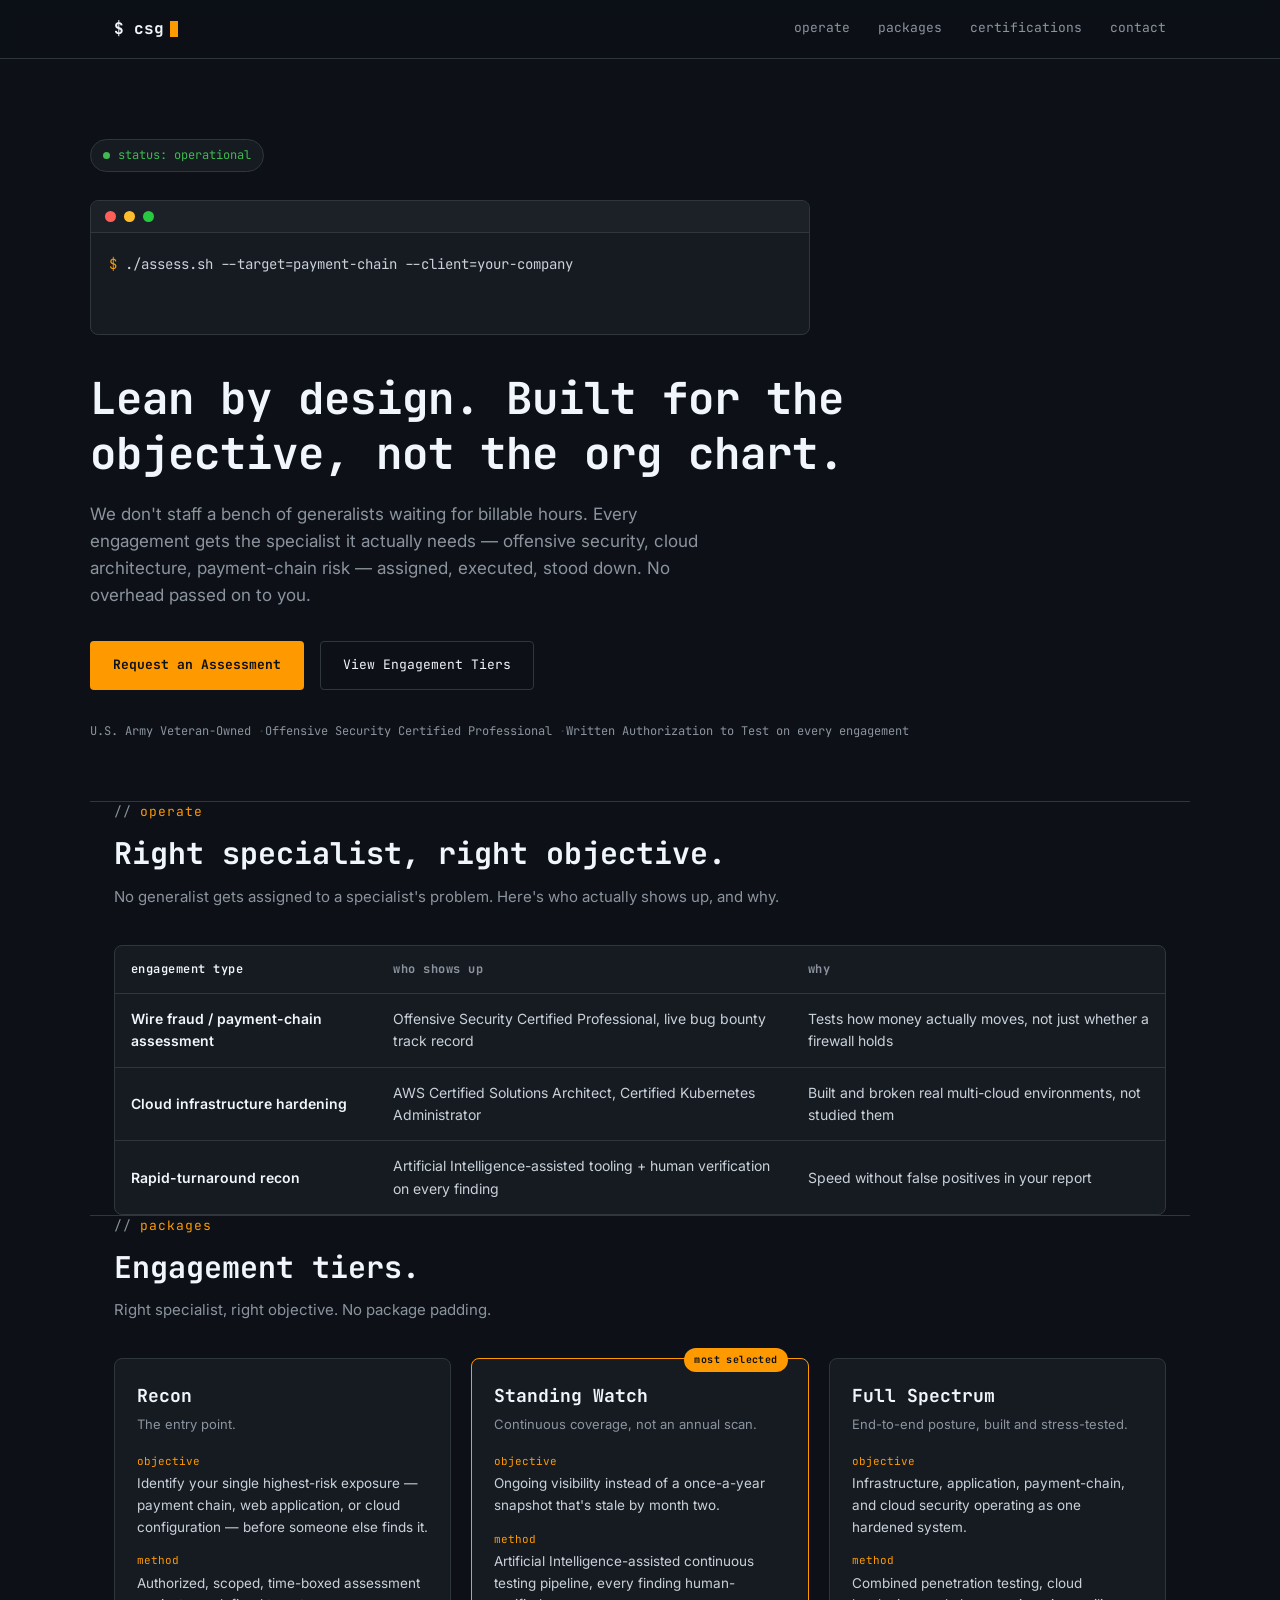
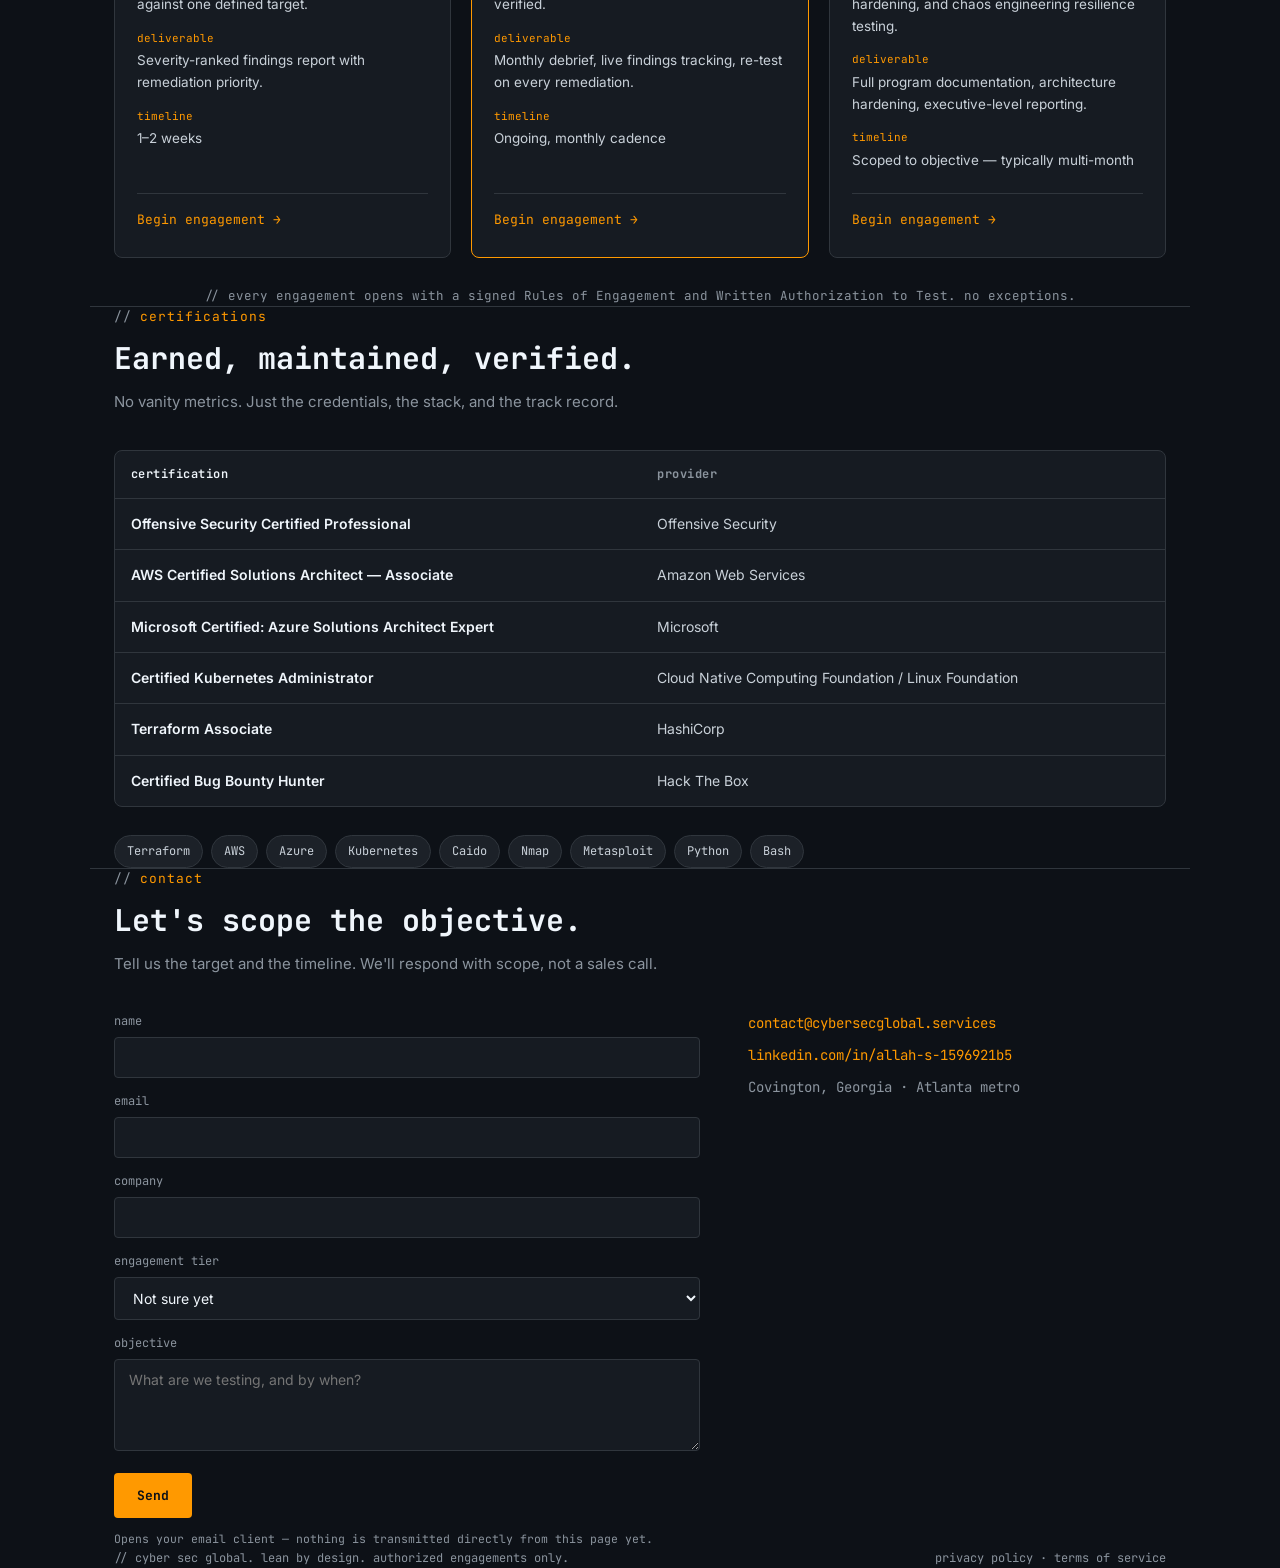
==== index (1).html @ daceb812 "Add files via upload" ====
<!DOCTYPE html>
<html lang="en">
<head>
<meta charset="UTF-8">
<meta name="viewport" content="width=device-width, initial-scale=1.0">
<title>Cyber Sec Global — Lean by Design</title>
<link rel="preconnect" href="https://fonts.googleapis.com">
<link href="https://fonts.googleapis.com/css2?family=JetBrains+Mono:wght@400;500;700;800&family=Inter:wght@400;500;600;700&display=swap" rel="stylesheet">
<link rel="stylesheet" href="style.css">
</head>
<body>

<nav>
  <div class="nav-inner">
    <div class="logo">$ csg<span class="cursor"></span></div>
    <div class="nav-links" id="navLinks">
      <a href="#operate">operate</a>
      <a href="#packages">packages</a>
      <a href="#certs">certifications</a>
      <a href="#contact">contact</a>
    </div>
    <button class="nav-toggle" id="navToggle" aria-label="Menu">☰</button>
  </div>
</nav>

<header class="hero wrap">
  <div class="status-badge"><span class="status-dot"></span>status: operational</div>

  <div class="terminal">
    <div class="terminal-bar">
      <span class="dot r"></span><span class="dot y"></span><span class="dot g"></span>
    </div>
    <div class="terminal-body">
      <div class="prompt-line"><span class="prompt">$</span> <span id="typed"></span><span class="term-cursor" id="termCursor"></span></div>
      <div class="redacted-output" id="redactedOutput">
        <span class="redact-bar" id="redactBar">single highest-risk exposure identified</span>
      </div>
    </div>
  </div>

  <h1>Lean by design. Built for the objective, not the org chart.</h1>
  <p class="sub">We don't staff a bench of generalists waiting for billable hours. Every engagement gets the specialist it actually needs — offensive security, cloud architecture, payment-chain risk — assigned, executed, stood down. No overhead passed on to you.</p>

  <div class="cta-row">
    <a href="#contact" class="btn btn-primary">Request an Assessment</a>
    <a href="#packages" class="btn btn-secondary">View Engagement Tiers</a>
  </div>

  <div class="badge-line">
    <span>U.S. Army Veteran-Owned</span>
    <span>Offensive Security Certified Professional</span>
    <span>Written Authorization to Test on every engagement</span>
  </div>
</header>

<section id="operate" class="wrap">
  <div class="section-head">
    <div class="kicker">operate</div>
    <h2>Right specialist, right objective.</h2>
    <p>No generalist gets assigned to a specialist's problem. Here's who actually shows up, and why.</p>
  </div>
  <div class="table-wrap">
    <table>
      <thead>
        <tr><th class="lead">engagement type</th><th>who shows up</th><th>why</th></tr>
      </thead>
      <tbody>
        <tr>
          <td class="lead">Wire fraud / payment-chain assessment</td>
          <td>Offensive Security Certified Professional, live bug bounty track record</td>
          <td>Tests how money actually moves, not just whether a firewall holds</td>
        </tr>
        <tr>
          <td class="lead">Cloud infrastructure hardening</td>
          <td>AWS Certified Solutions Architect, Certified Kubernetes Administrator</td>
          <td>Built and broken real multi-cloud environments, not studied them</td>
        </tr>
        <tr>
          <td class="lead">Rapid-turnaround recon</td>
          <td>Artificial Intelligence-assisted tooling + human verification on every finding</td>
          <td>Speed without false positives in your report</td>
        </tr>
      </tbody>
    </table>
  </div>
</section>

<section id="packages" class="wrap">
  <div class="section-head">
    <div class="kicker">packages</div>
    <h2>Engagement tiers.</h2>
    <p>Right specialist, right objective. No package padding.</p>
  </div>

  <div class="pkg-grid">
    <div class="pkg-card">
      <h3>Recon</h3>
      <div class="tagline">The entry point.</div>
      <dl>
        <dt>objective</dt><dd>Identify your single highest-risk exposure — payment chain, web application, or cloud configuration — before someone else finds it.</dd>
        <dt>method</dt><dd>Authorized, scoped, time-boxed assessment against one defined target.</dd>
        <dt>deliverable</dt><dd>Severity-ranked findings report with remediation priority.</dd>
        <dt>timeline</dt><dd>1–2 weeks</dd>
      </dl>
      <a href="#contact" class="pkg-cta" data-tier="Recon">Begin engagement →</a>
    </div>

    <div class="pkg-card featured">
      <div class="pkg-tag">most selected</div>
      <h3>Standing Watch</h3>
      <div class="tagline">Continuous coverage, not an annual scan.</div>
      <dl>
        <dt>objective</dt><dd>Ongoing visibility instead of a once-a-year snapshot that's stale by month two.</dd>
        <dt>method</dt><dd>Artificial Intelligence-assisted continuous testing pipeline, every finding human-verified.</dd>
        <dt>deliverable</dt><dd>Monthly debrief, live findings tracking, re-test on every remediation.</dd>
        <dt>timeline</dt><dd>Ongoing, monthly cadence</dd>
      </dl>
      <a href="#contact" class="pkg-cta" data-tier="Standing Watch">Begin engagement →</a>
    </div>

    <div class="pkg-card">
      <h3>Full Spectrum</h3>
      <div class="tagline">End-to-end posture, built and stress-tested.</div>
      <dl>
        <dt>objective</dt><dd>Infrastructure, application, payment-chain, and cloud security operating as one hardened system.</dd>
        <dt>method</dt><dd>Combined penetration testing, cloud hardening, and chaos engineering resilience testing.</dd>
        <dt>deliverable</dt><dd>Full program documentation, architecture hardening, executive-level reporting.</dd>
        <dt>timeline</dt><dd>Scoped to objective — typically multi-month</dd>
      </dl>
      <a href="#contact" class="pkg-cta" data-tier="Full Spectrum">Begin engagement →</a>
    </div>
  </div>

  <div class="pkg-footnote">// every engagement opens with a signed Rules of Engagement and Written Authorization to Test. no exceptions.</div>
</section>

<section id="certs" class="wrap">
  <div class="section-head">
    <div class="kicker">certifications</div>
    <h2>Earned, maintained, verified.</h2>
    <p>No vanity metrics. Just the credentials, the stack, and the track record.</p>
  </div>

  <div class="table-wrap" style="margin-bottom: 28px;">
    <table>
      <thead><tr><th class="lead">certification</th><th>provider</th></tr></thead>
      <tbody>
        <tr><td class="lead">Offensive Security Certified Professional</td><td>Offensive Security</td></tr>
        <tr><td class="lead">AWS Certified Solutions Architect — Associate</td><td>Amazon Web Services</td></tr>
        <tr><td class="lead">Microsoft Certified: Azure Solutions Architect Expert</td><td>Microsoft</td></tr>
        <tr><td class="lead">Certified Kubernetes Administrator</td><td>Cloud Native Computing Foundation / Linux Foundation</td></tr>
        <tr><td class="lead">Terraform Associate</td><td>HashiCorp</td></tr>
        <tr><td class="lead">Certified Bug Bounty Hunter</td><td>Hack The Box</td></tr>
      </tbody>
    </table>
  </div>

  <div class="pill-row">
    <span class="pill">Terraform</span><span class="pill">AWS</span><span class="pill">Azure</span>
    <span class="pill">Kubernetes</span><span class="pill">Caido</span><span class="pill">Nmap</span>
    <span class="pill">Metasploit</span><span class="pill">Python</span><span class="pill">Bash</span>
  </div>
</section>

<section id="contact" class="wrap">
  <div class="section-head">
    <div class="kicker">contact</div>
    <h2>Let's scope the objective.</h2>
    <p>Tell us the target and the timeline. We'll respond with scope, not a sales call.</p>
  </div>

  <div class="contact-layout">
    <!--
      GOHIGHLEVEL EMBED SLOT
      Replace this entire <form id="contactForm">...</form> block with your
      GoHighLevel form embed snippet (iframe or script tag) to route leads
      straight into your CRM/automation pipeline instead of the mailto fallback below.
    -->
    <form id="contactForm" class="contact-form">
      <label for="name">name</label>
      <input type="text" id="name" name="name" required>

      <label for="email">email</label>
      <input type="email" id="email" name="email" required>

      <label for="company">company</label>
      <input type="text" id="company" name="company">

      <label for="tier">engagement tier</label>
      <select id="tier" name="tier">
        <option value="Not sure yet">Not sure yet</option>
        <option value="Recon">Recon</option>
        <option value="Standing Watch">Standing Watch</option>
        <option value="Full Spectrum">Full Spectrum</option>
      </select>

      <label for="message">objective</label>
      <textarea id="message" name="message" rows="4" placeholder="What are we testing, and by when?" required></textarea>

      <button type="submit" class="btn btn-primary" style="margin-top: 8px;">Send</button>
      <p class="form-note">Opens your email client — nothing is transmitted directly from this page yet.</p>
    </form>

    <div class="contact-links">
      <a href="mailto:contact@cybersecglobal.services">contact@cybersecglobal.services</a>
      <a href="https://www.linkedin.com/in/allah-s-1596921b5/">linkedin.com/in/allah-s-1596921b5</a>
      <span style="color: var(--text-dim);">Covington, Georgia · Atlanta metro</span>
    </div>
  </div>
</section>

<footer class="wrap">
  <div style="display:flex; justify-content:space-between; flex-wrap:wrap; gap:12px;">
    <span>// cyber sec global. lean by design. authorized engagements only.</span>
    <span><a href="privacy-policy.html" style="color:var(--text-dim);">privacy policy</a> · <a href="terms.html" style="color:var(--text-dim);">terms of service</a></span>
  </div>
</footer>

<script>
  // Mobile nav toggle
  document.getElementById('navToggle').addEventListener('click', function() {
    document.getElementById('navLinks').classList.toggle('open');
  });

  // Package card "Begin engagement" links prefill the tier dropdown
  document.querySelectorAll('.pkg-cta').forEach(function(link) {
    link.addEventListener('click', function() {
      var tier = this.getAttribute('data-tier');
      var select = document.getElementById('tier');
      if (select) select.value = tier;
    });
  });

  // Contact form: build a mailto: link from the fields and open the user's mail client.
  // Swap this whole block out once the GoHighLevel form embed is dropped in above.
  document.getElementById('contactForm').addEventListener('submit', function(e) {
    e.preventDefault();
    var name = document.getElementById('name').value;
    var email = document.getElementById('email').value;
    var company = document.getElementById('company').value;
    var tier = document.getElementById('tier').value;
    var message = document.getElementById('message').value;

    var subject = encodeURIComponent('Engagement Request — ' + tier);
    var body = encodeURIComponent(
      'Name: ' + name + '\n' +
      'Email: ' + email + '\n' +
      'Company: ' + company + '\n' +
      'Tier: ' + tier + '\n\n' +
      'Objective:\n' + message
    );
    window.location.href = 'mailto:contact@cybersecglobal.services?subject=' + subject + '&body=' + body;
  });

  // Hero terminal typing + redact reveal sequence
  (function() {
    var reduced = window.matchMedia('(prefers-reduced-motion: reduce)').matches;
    var text = "./assess.sh --target=payment-chain --client=your-company";
    var typedEl = document.getElementById('typed');
    var cursor = document.getElementById('termCursor');
    var output = document.getElementById('redactedOutput');
    var bar = document.getElementById('redactBar');

    if (reduced) {
      typedEl.textContent = text;
      output.classList.add('show');
      bar.classList.add('reveal');
      cursor.style.display = 'none';
      return;
    }

    var i = 0;
    function type() {
      if (i <= text.length) {
        typedEl.textContent = text.slice(0, i);
        i++;
        setTimeout(type, 28);
      } else {
        cursor.style.display = 'none';
        setTimeout(function() {
          output.classList.add('show');
          setTimeout(function() { bar.classList.add('reveal'); }, 900);
        }, 300);
      }
    }
    setTimeout(type, 500);
  })();
</script>

</body>
</html>
---- style.css ----
:root {
    --bg: #0d1117;
    --panel: #161b22;
    --elevated: #1c2128;
    --border: #30363d;
    --text: #c9d1d9;
    --text-bright: #f0f6fc;
    --text-dim: #8b949e;
    --amber: #ff9900;
    --amber-dim: #946325;
    --green: #3fb950;
    --mono: "JetBrains Mono", "Fira Code", monospace;
    --sans: "Inter", -apple-system, sans-serif;
  }

  * { margin: 0; padding: 0; box-sizing: border-box; }

  body {
    background: var(--bg);
    color: var(--text);
    font-family: var(--sans);
    line-height: 1.6;
    -webkit-font-smoothing: antialiased;
  }

  a { color: var(--amber); text-decoration: none; }

  .wrap { max-width: 1100px; margin: 0 auto; padding: 0 24px; }

  .kicker {
    font-family: var(--mono);
    font-size: 13px;
    letter-spacing: 0.08em;
    color: var(--amber);
    text-transform: lowercase;
    margin-bottom: 12px;
    display: flex;
    align-items: center;
    gap: 8px;
  }
  .kicker::before { content: "//"; color: var(--text-dim); }

  h1, h2, h3 {
    font-family: var(--mono);
    color: var(--text-bright);
    font-weight: 700;
    line-height: 1.25;
  }

  /* ---------- NAV ---------- */
  nav {
    position: sticky;
    top: 0;
    z-index: 50;
    background: rgba(13,17,23,0.92);
    backdrop-filter: blur(8px);
    border-bottom: 1px solid var(--border);
  }
  .nav-inner {
    display: flex;
    align-items: center;
    justify-content: space-between;
    padding: 16px 24px;
    max-width: 1100px;
    margin: 0 auto;
  }
  .logo {
    font-family: var(--mono);
    font-weight: 700;
    color: var(--text-bright);
    font-size: 16px;
    display: flex;
    align-items: center;
    gap: 6px;
  }
  .logo .cursor {
    display: inline-block;
    width: 8px;
    height: 16px;
    background: var(--amber);
    animation: blink 1.1s steps(1) infinite;
  }
  .nav-links {
    display: flex;
    gap: 28px;
    font-family: var(--mono);
    font-size: 13px;
    color: var(--text-dim);
  }
  .nav-links a { color: var(--text-dim); }
  .nav-links a:hover { color: var(--amber); }
  .nav-toggle { display: none; background: none; border: none; color: var(--text-bright); font-size: 22px; cursor: pointer; }

  @media (max-width: 760px) {
    .nav-links { display: none; }
    .nav-toggle { display: block; }
    .nav-links.open {
      display: flex;
      flex-direction: column;
      position: absolute;
      top: 64px;
      right: 0;
      left: 0;
      background: var(--panel);
      border-bottom: 1px solid var(--border);
      padding: 16px 24px;
      gap: 16px;
    }
  }

  @keyframes blink { 50% { opacity: 0; } }

  /* ---------- HERO ---------- */
  .hero {
    padding: 80px 0 60px;
    border-bottom: 1px solid var(--border);
  }
  .status-badge {
    display: inline-flex;
    align-items: center;
    gap: 8px;
    font-family: var(--mono);
    font-size: 12px;
    color: var(--green);
    border: 1px solid var(--border);
    background: var(--panel);
    padding: 6px 12px;
    border-radius: 100px;
    margin-bottom: 28px;
  }
  .status-dot {
    width: 7px; height: 7px; border-radius: 50%;
    background: var(--green);
    box-shadow: 0 0 0 0 rgba(63,185,80,0.6);
    animation: pulse 2s infinite;
  }
  @keyframes pulse {
    0% { box-shadow: 0 0 0 0 rgba(63,185,80,0.5); }
    70% { box-shadow: 0 0 0 6px rgba(63,185,80,0); }
    100% { box-shadow: 0 0 0 0 rgba(63,185,80,0); }
  }

  .terminal {
    background: var(--panel);
    border: 1px solid var(--border);
    border-radius: 8px;
    overflow: hidden;
    margin-bottom: 36px;
    max-width: 720px;
  }
  .terminal-bar {
    display: flex;
    gap: 8px;
    padding: 10px 14px;
    background: var(--elevated);
    border-bottom: 1px solid var(--border);
  }
  .dot { width: 11px; height: 11px; border-radius: 50%; }
  .dot.r { background: #ff5f56; }
  .dot.y { background: #ffbd2e; }
  .dot.g { background: #27c93f; }
  .terminal-body {
    padding: 20px 18px;
    font-family: var(--mono);
    font-size: 14px;
    min-height: 90px;
  }
  .prompt-line { color: var(--text-dim); }
  .prompt-line .prompt { color: var(--amber); }
  #typed { color: var(--text); }
  .term-cursor {
    display: inline-block;
    width: 8px; height: 15px;
    background: var(--amber);
    vertical-align: middle;
    animation: blink 1s steps(1) infinite;
  }
  .redacted-output {
    margin-top: 14px;
    opacity: 0;
    transition: opacity 0.4s ease;
  }
  .redacted-output.show { opacity: 1; }
  .redact-bar {
    display: inline-block;
    background: #000;
    color: transparent;
    padding: 1px 4px;
    border-radius: 2px;
    transition: background 0.6s ease, color 0.3s ease 0.3s;
  }
  .redact-bar.reveal {
    background: transparent;
    color: var(--text-bright);
  }

  .hero h1 {
    font-size: clamp(28px, 4vw, 44px);
    max-width: 780px;
    margin-bottom: 20px;
  }
  .hero .sub {
    font-size: 17px;
    color: var(--text-dim);
    max-width: 640px;
    margin-bottom: 32px;
  }
  .cta-row { display: flex; gap: 16px; flex-wrap: wrap; margin-bottom: 32px; }
  .btn {
    font-family: var(--mono);
    font-size: 13px;
    padding: 13px 22px;
    border-radius: 4px;
    cursor: pointer;
    border: 1px solid transparent;
    display: inline-block;
  }
  .btn:focus-visible { outline: 2px solid var(--amber); outline-offset: 2px; }
  .btn-primary { background: var(--amber); color: #0d1117; font-weight: 700; }
  .btn-primary:hover { background: #ffad33; }
  .btn-secondary { background: transparent; border: 1px solid var(--border); color: var(--text-bright); }
  .btn-secondary:hover { border-color: var(--amber); color: var(--amber); }

  .badge-line {
    font-family: var(--mono);
    font-size: 12px;
    color: var(--text-dim);
    display: flex;
    flex-wrap: wrap;
    gap: 6px 0;
  }
  .badge-line span:not(:last-child)::after { content: " · "; color: var(--border); }

  /* ---------- SECTIONS ---------- */
  section { padding: 72px 0; border-bottom: 1px solid var(--border); }
  section:last-of-type { border-bottom: none; }
  .section-head { margin-bottom: 36px; max-width: 680px; }
  .section-head h2 { font-size: clamp(22px, 3vw, 30px); }
  .section-head p { color: var(--text-dim); margin-top: 12px; font-size: 15px; }

  table {
    width: 100%;
    border-collapse: collapse;
    font-size: 14px;
  }
  th, td {
    text-align: left;
    padding: 14px 16px;
    border-bottom: 1px solid var(--border);
  }
  th {
    font-family: var(--mono);
    font-size: 12px;
    color: var(--text-dim);
    text-transform: lowercase;
    letter-spacing: 0.04em;
  }
  td { color: var(--text); }
  td.lead, th.lead { color: var(--text-bright); font-weight: 600; }
  .table-wrap {
    background: var(--panel);
    border: 1px solid var(--border);
    border-radius: 8px;
    overflow: hidden;
  }
  .table-wrap table { margin: 0; }
  .table-wrap tr:last-child td { border-bottom: none; }
  .table-wrap { overflow-x: auto; }

  /* ---------- PACKAGES ---------- */
  .pkg-grid {
    display: grid;
    grid-template-columns: repeat(3, 1fr);
    gap: 20px;
  }
  @media (max-width: 900px) { .pkg-grid { grid-template-columns: 1fr; } }
  .pkg-card {
    background: var(--panel);
    border: 1px solid var(--border);
    border-radius: 8px;
    padding: 26px 22px;
    position: relative;
    display: flex;
    flex-direction: column;
  }
  .pkg-card.featured { border-color: var(--amber); }
  .pkg-tag {
    position: absolute;
    top: -11px;
    right: 20px;
    background: var(--amber);
    color: #0d1117;
    font-family: var(--mono);
    font-size: 10px;
    font-weight: 700;
    padding: 4px 10px;
    border-radius: 100px;
    letter-spacing: 0.04em;
  }
  .pkg-card h3 {
    font-size: 18px;
    margin-bottom: 6px;
  }
  .pkg-card .tagline {
    color: var(--text-dim);
    font-size: 13px;
    margin-bottom: 18px;
  }
  .pkg-card dl { font-size: 13.5px; flex-grow: 1; }
  .pkg-card dt {
    font-family: var(--mono);
    color: var(--amber);
    font-size: 11px;
    text-transform: lowercase;
    margin-top: 14px;
  }
  .pkg-card dt:first-child { margin-top: 0; }
  .pkg-card dd { color: var(--text); margin-top: 3px; }
  .pkg-cta {
    display: inline-block;
    margin-top: 22px;
    font-family: var(--mono);
    font-size: 13px;
    color: var(--amber);
    border-top: 1px solid var(--border);
    padding-top: 16px;
  }
  .pkg-cta:hover { color: #ffad33; }
  .pkg-footnote {
    text-align: center;
    color: var(--text-dim);
    font-family: var(--mono);
    font-size: 12.5px;
    margin-top: 28px;
  }

  /* ---------- STACK BADGES ---------- */
  .pill-row { display: flex; flex-wrap: wrap; gap: 8px; }
  .pill {
    font-family: var(--mono);
    font-size: 12px;
    background: var(--elevated);
    border: 1px solid var(--border);
    color: var(--text);
    padding: 6px 12px;
    border-radius: 100px;
  }

  /* ---------- CONTACT ---------- */
  .contact-layout {
    display: grid;
    grid-template-columns: 1.4fr 1fr;
    gap: 48px;
  }
  @media (max-width: 760px) { .contact-layout { grid-template-columns: 1fr; gap: 32px; } }
  .contact-form {
    display: flex;
    flex-direction: column;
    gap: 14px;
  }
  .contact-form label {
    font-family: var(--mono);
    font-size: 12px;
    color: var(--text-dim);
    text-transform: lowercase;
    margin-bottom: -8px;
  }
  .contact-form input,
  .contact-form select,
  .contact-form textarea {
    background: var(--panel);
    border: 1px solid var(--border);
    color: var(--text-bright);
    font-family: var(--sans);
    font-size: 14px;
    padding: 11px 14px;
    border-radius: 4px;
    resize: vertical;
  }
  .contact-form input:focus,
  .contact-form select:focus,
  .contact-form textarea:focus {
    outline: none;
    border-color: var(--amber);
  }
  .contact-form button { align-self: flex-start; }
  .form-note {
    font-family: var(--mono);
    font-size: 11.5px;
    color: var(--text-dim);
    margin-top: -2px;
  }
  .contact-links {
    font-family: var(--mono);
    font-size: 14px;
    display: flex;
    flex-direction: column;
    gap: 10px;
    align-content: start;
  }
  footer {
    padding: 28px 0 50px;
    font-family: var(--mono);
    font-size: 12px;
    color: var(--text-dim);
  }
  footer a:hover { color: var(--amber) !important; }

  @media (prefers-reduced-motion: reduce) {
    * { animation: none !important; transition: none !important; }
  }

/* ---------- LEGAL PAGES — shared prose treatment ---------- */
.prose { max-width: 680px; }
.prose p { margin-bottom: 14px; font-size: 15px; }
.prose ul { padding-left: 22px; margin-bottom: 16px; }
.prose li { margin-bottom: 8px; font-size: 15px; }
.prose a { text-decoration: underline; }
.legal-updated {
  font-family: var(--mono);
  font-size: 12px;
  color: var(--text-dim);
  margin: -8px 0 24px;
}
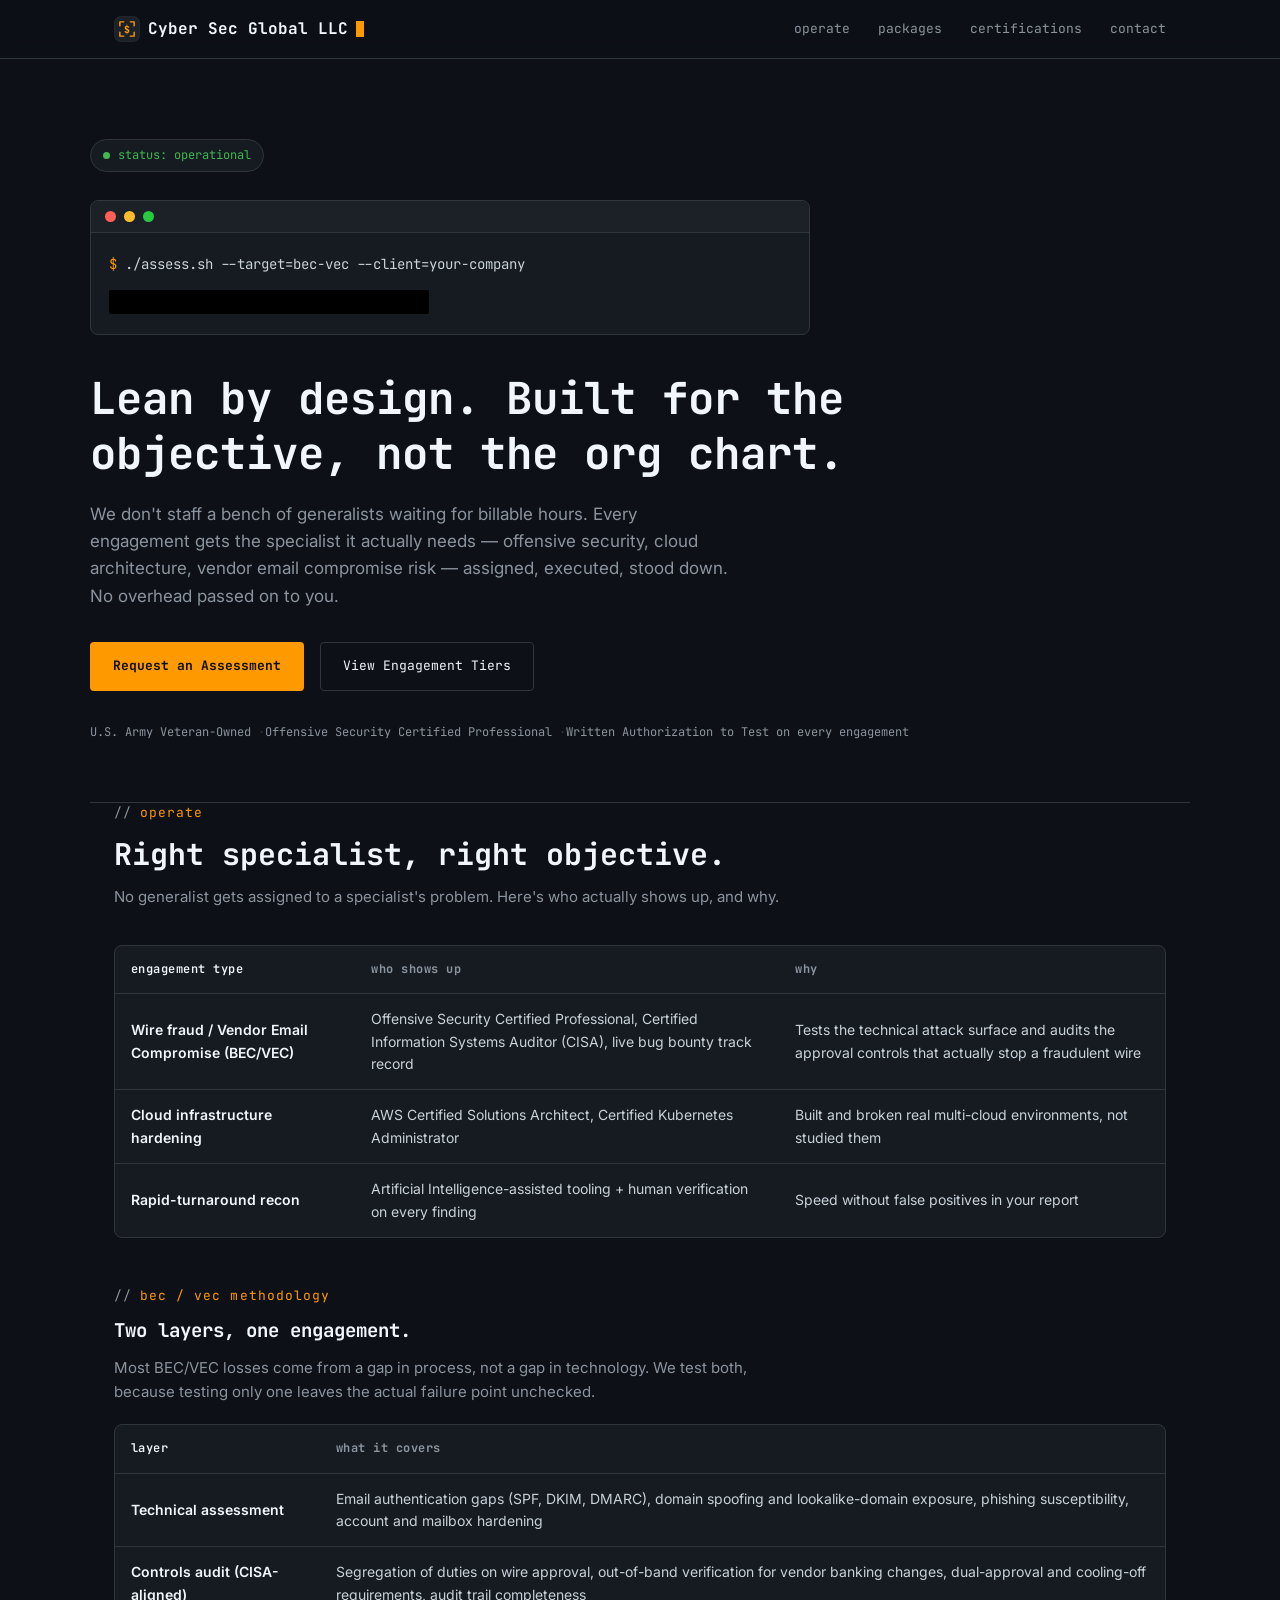
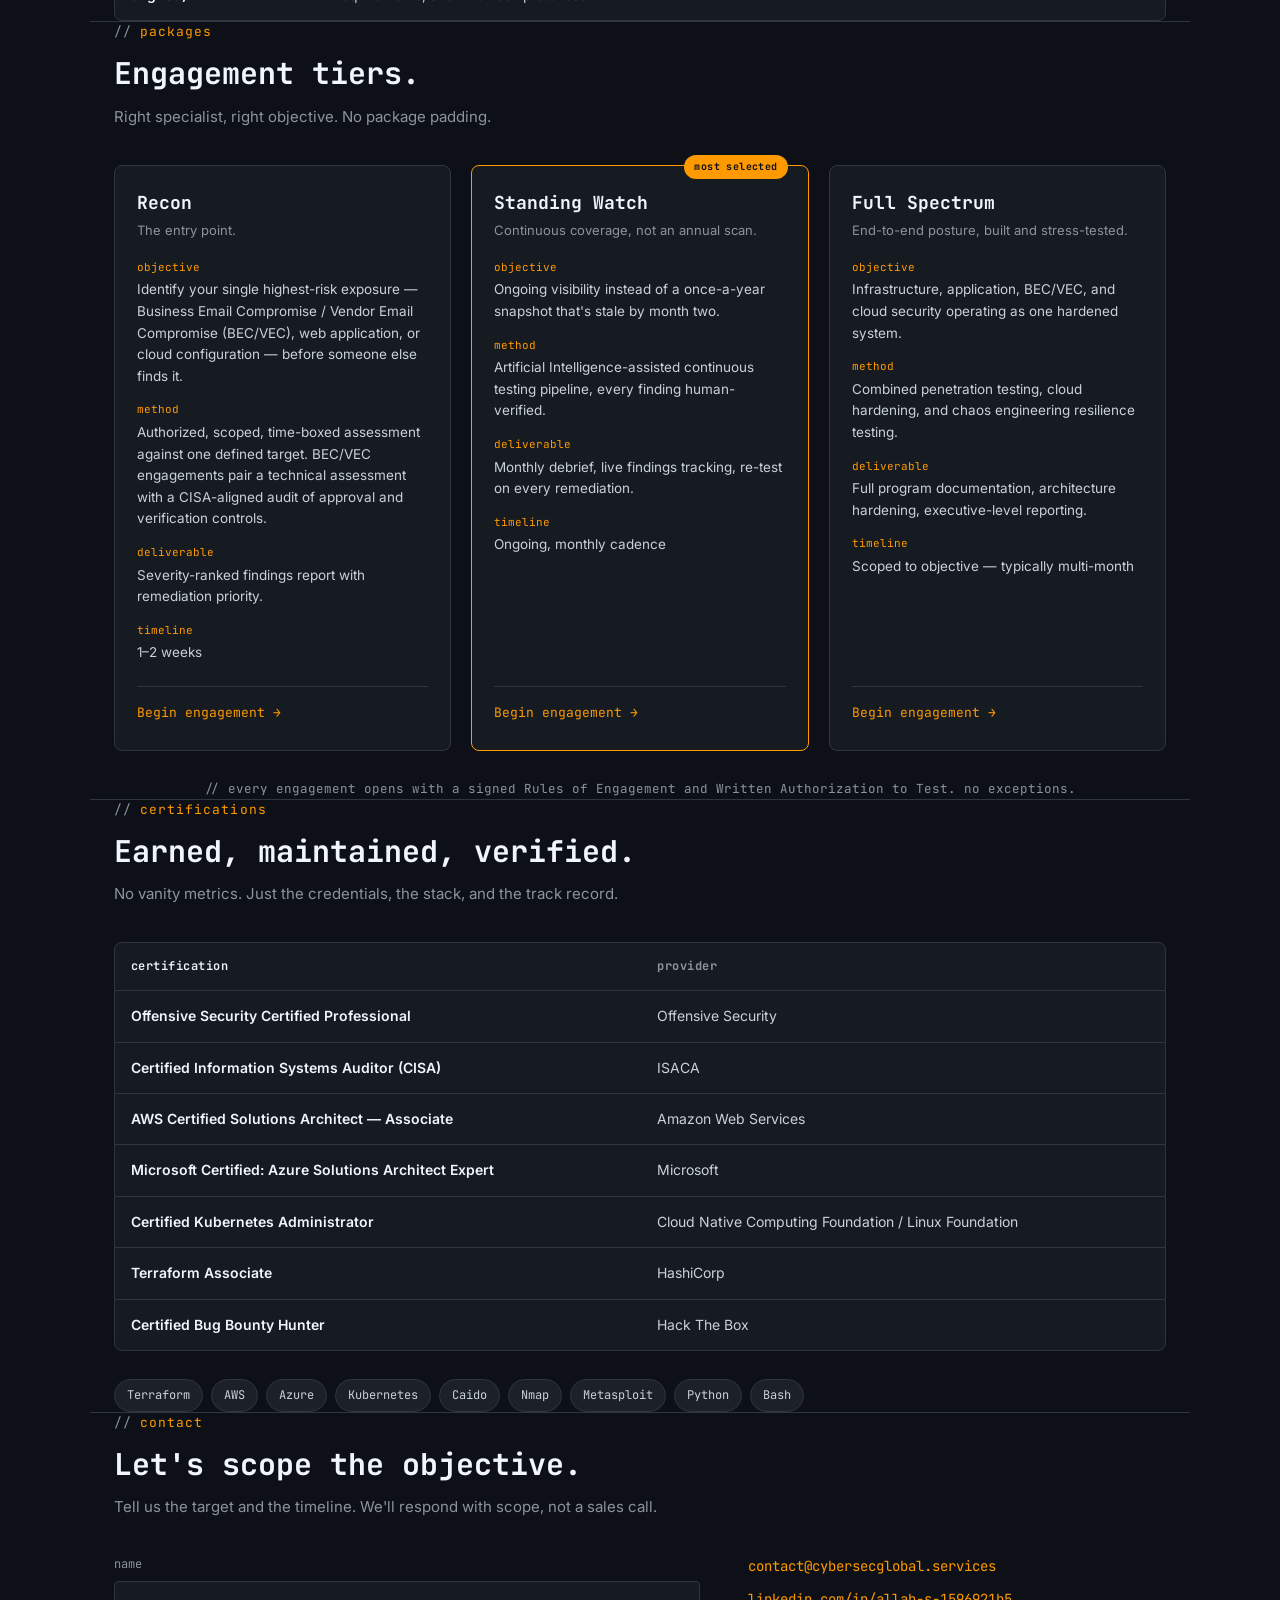
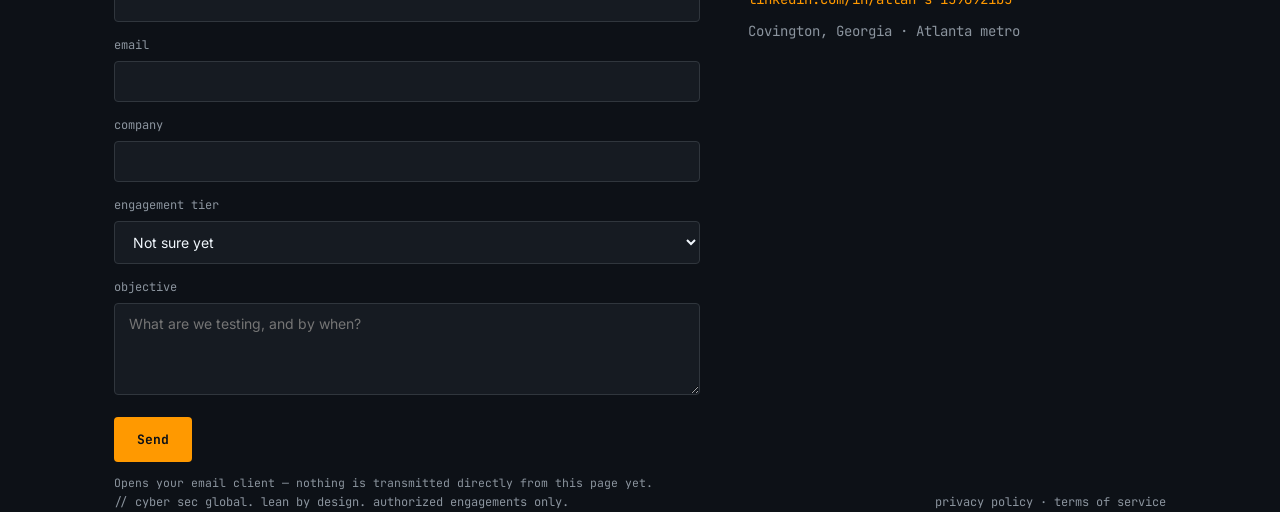
==== commit 7cf37918: "Add files via upload" ====
--- a/index (1).html
+++ b/index (1).html
@@ -3,7 +3,21 @@
 <head>
 <meta charset="UTF-8">
 <meta name="viewport" content="width=device-width, initial-scale=1.0">
-<title>Cyber Sec Global — Lean by Design</title>
+<title>Cyber Sec Global — Lean by Design. Offensive Security & Cloud Engagements.</title>
+<meta name="description" content="Cyber Sec Global provides offensive security assessments, Business Email Compromise (BEC) and Vendor Email Compromise (VEC) risk assessment, and cloud infrastructure hardening — run by a small, hand-picked team of specialists, not a rotating bench of generalists.">
+<link rel="canonical" href="https://cybersecglobal.services/">
+
+<meta property="og:type" content="website">
+<meta property="og:url" content="https://cybersecglobal.services/">
+<meta property="og:title" content="Cyber Sec Global — Lean by Design">
+<meta property="og:description" content="Offensive security, Business Email Compromise / Vendor Email Compromise (BEC/VEC) risk assessment, and cloud hardening. Right specialist, right objective — no package padding.">
+
+<meta name="twitter:card" content="summary">
+<meta name="twitter:title" content="Cyber Sec Global — Lean by Design">
+<meta name="twitter:description" content="Offensive security, BEC/VEC risk assessment, and cloud hardening. Right specialist, right objective.">
+
+<link rel="icon" href="data:image/svg+xml,%3Csvg xmlns='http://www.w3.org/2000/svg' viewBox='0 0 32 32'%3E%3Crect width='32' height='32' rx='6' fill='%230d1117'/%3E%3Ctext x='6' y='22' font-family='monospace' font-size='18' font-weight='700' fill='%23ff9900'%3E$_%3C/text%3E%3C/svg%3E">
+
 <link rel="preconnect" href="https://fonts.googleapis.com">
 <link href="https://fonts.googleapis.com/css2?family=JetBrains+Mono:wght@400;500;700;800&family=Inter:wght@400;500;600;700&display=swap" rel="stylesheet">
 <link rel="stylesheet" href="style.css">
@@ -12,7 +26,17 @@
 
 <nav>
   <div class="nav-inner">
-    <div class="logo">$ csg<span class="cursor"></span></div>
+    <div class="logo" aria-label="Cyber Sec Global LLC">
+      <svg class="logo-mark" viewBox="0 0 40 40" aria-hidden="true" focusable="false">
+      <rect x="1" y="1" width="38" height="38" rx="9" style="fill:var(--elevated);stroke:var(--border)"></rect>
+      <path d="M9 9 H15 M9 9 V15" style="stroke:var(--amber)" stroke-width="2.2" stroke-linecap="round" fill="none"></path>
+      <path d="M31 9 H25 M31 9 V15" style="stroke:var(--amber)" stroke-width="2.2" stroke-linecap="round" fill="none"></path>
+      <path d="M9 31 H15 M9 31 V25" style="stroke:var(--amber)" stroke-width="2.2" stroke-linecap="round" fill="none"></path>
+      <path d="M31 31 H25 M31 31 V25" style="stroke:var(--amber)" stroke-width="2.2" stroke-linecap="round" fill="none"></path>
+      <text x="20" y="26" font-family="JetBrains Mono, monospace" font-size="15" font-weight="700" style="fill:var(--amber)" text-anchor="middle">$</text>
+    </svg>
+    <span class="logo-text">Cyber Sec Global LLC</span><span class="cursor"></span>
+    </div>
     <div class="nav-links" id="navLinks">
       <a href="#operate">operate</a>
       <a href="#packages">packages</a>
@@ -39,7 +63,7 @@
   </div>
 
   <h1>Lean by design. Built for the objective, not the org chart.</h1>
-  <p class="sub">We don't staff a bench of generalists waiting for billable hours. Every engagement gets the specialist it actually needs — offensive security, cloud architecture, payment-chain risk — assigned, executed, stood down. No overhead passed on to you.</p>
+  <p class="sub">We don't staff a bench of generalists waiting for billable hours. Every engagement gets the specialist it actually needs — offensive security, cloud architecture, vendor email compromise risk — assigned, executed, stood down. No overhead passed on to you.</p>
 
   <div class="cta-row">
     <a href="#contact" class="btn btn-primary">Request an Assessment</a>
@@ -66,9 +90,9 @@
       </thead>
       <tbody>
         <tr>
-          <td class="lead">Wire fraud / payment-chain assessment</td>
-          <td>Offensive Security Certified Professional, live bug bounty track record</td>
-          <td>Tests how money actually moves, not just whether a firewall holds</td>
+          <td class="lead">Wire fraud / Vendor Email Compromise (BEC/VEC)</td>
+          <td>Offensive Security Certified Professional, Certified Information Systems Auditor (CISA), live bug bounty track record</td>
+          <td>Tests the technical attack surface and audits the approval controls that actually stop a fraudulent wire</td>
         </tr>
         <tr>
           <td class="lead">Cloud infrastructure hardening</td>
@@ -79,6 +103,25 @@
           <td class="lead">Rapid-turnaround recon</td>
           <td>Artificial Intelligence-assisted tooling + human verification on every finding</td>
           <td>Speed without false positives in your report</td>
+        </tr>
+      </tbody>
+    </table>
+  </div>
+
+  <div class="kicker" style="margin-top: 48px;">bec / vec methodology</div>
+  <h3 style="font-size: 19px; margin-bottom: 14px;">Two layers, one engagement.</h3>
+  <p style="color: var(--text-dim); font-size: 15px; max-width: 680px; margin-bottom: 20px;">Most BEC/VEC losses come from a gap in process, not a gap in technology. We test both, because testing only one leaves the actual failure point unchecked.</p>
+  <div class="table-wrap">
+    <table>
+      <thead><tr><th class="lead">layer</th><th>what it covers</th></tr></thead>
+      <tbody>
+        <tr>
+          <td class="lead">Technical assessment</td>
+          <td>Email authentication gaps (SPF, DKIM, DMARC), domain spoofing and lookalike-domain exposure, phishing susceptibility, account and mailbox hardening</td>
+        </tr>
+        <tr>
+          <td class="lead">Controls audit (CISA-aligned)</td>
+          <td>Segregation of duties on wire approval, out-of-band verification for vendor banking changes, dual-approval and cooling-off requirements, audit trail completeness</td>
         </tr>
       </tbody>
     </table>
@@ -97,8 +140,8 @@
       <h3>Recon</h3>
       <div class="tagline">The entry point.</div>
       <dl>
-        <dt>objective</dt><dd>Identify your single highest-risk exposure — payment chain, web application, or cloud configuration — before someone else finds it.</dd>
-        <dt>method</dt><dd>Authorized, scoped, time-boxed assessment against one defined target.</dd>
+        <dt>objective</dt><dd>Identify your single highest-risk exposure — Business Email Compromise / Vendor Email Compromise (BEC/VEC), web application, or cloud configuration — before someone else finds it.</dd>
+        <dt>method</dt><dd>Authorized, scoped, time-boxed assessment against one defined target. BEC/VEC engagements pair a technical assessment with a CISA-aligned audit of approval and verification controls.</dd>
         <dt>deliverable</dt><dd>Severity-ranked findings report with remediation priority.</dd>
         <dt>timeline</dt><dd>1–2 weeks</dd>
       </dl>
@@ -122,7 +165,7 @@
       <h3>Full Spectrum</h3>
       <div class="tagline">End-to-end posture, built and stress-tested.</div>
       <dl>
-        <dt>objective</dt><dd>Infrastructure, application, payment-chain, and cloud security operating as one hardened system.</dd>
+        <dt>objective</dt><dd>Infrastructure, application, BEC/VEC, and cloud security operating as one hardened system.</dd>
         <dt>method</dt><dd>Combined penetration testing, cloud hardening, and chaos engineering resilience testing.</dd>
         <dt>deliverable</dt><dd>Full program documentation, architecture hardening, executive-level reporting.</dd>
         <dt>timeline</dt><dd>Scoped to objective — typically multi-month</dd>
@@ -146,6 +189,7 @@
       <thead><tr><th class="lead">certification</th><th>provider</th></tr></thead>
       <tbody>
         <tr><td class="lead">Offensive Security Certified Professional</td><td>Offensive Security</td></tr>
+        <tr><td class="lead">Certified Information Systems Auditor (CISA)</td><td>ISACA</td></tr>
         <tr><td class="lead">AWS Certified Solutions Architect — Associate</td><td>Amazon Web Services</td></tr>
         <tr><td class="lead">Microsoft Certified: Azure Solutions Architect Expert</td><td>Microsoft</td></tr>
         <tr><td class="lead">Certified Kubernetes Administrator</td><td>Cloud Native Computing Foundation / Linux Foundation</td></tr>
@@ -255,7 +299,7 @@
   // Hero terminal typing + redact reveal sequence
   (function() {
     var reduced = window.matchMedia('(prefers-reduced-motion: reduce)').matches;
-    var text = "./assess.sh --target=payment-chain --client=your-company";
+    var text = "./assess.sh --target=bec-vec --client=your-company";
     var typedEl = document.getElementById('typed');
     var cursor = document.getElementById('termCursor');
     var output = document.getElementById('redactedOutput');
--- a/style.css
+++ b/style.css
@@ -71,7 +71,13 @@
     font-size: 16px;
     display: flex;
     align-items: center;
-    gap: 6px;
+    gap: 8px;
+    white-space: nowrap;
+  }
+  .logo-mark { width: 26px; height: 26px; flex-shrink: 0; }
+  @media (max-width: 480px) {
+    .logo-text, .logo .cursor { display: none; }
+    .logo-mark { width: 24px; height: 24px; }
   }
   .logo .cursor {
     display: inline-block;
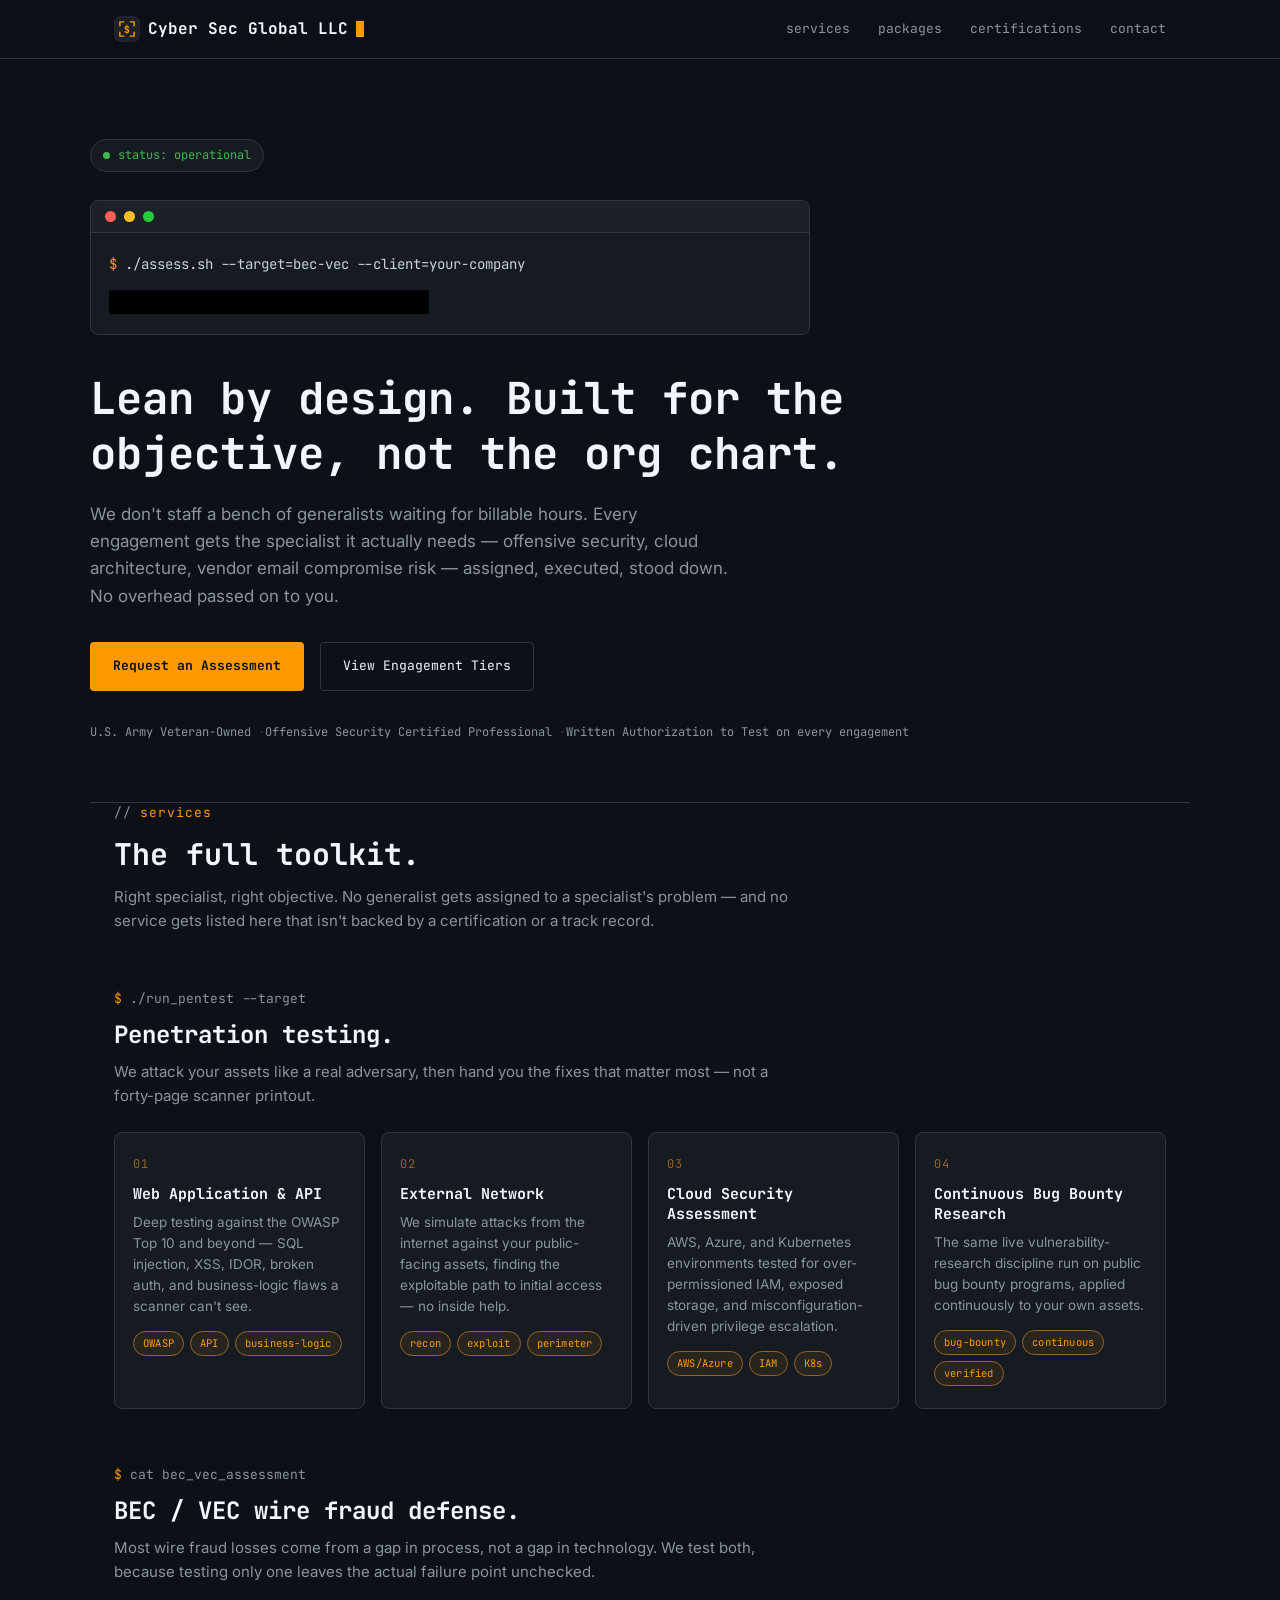
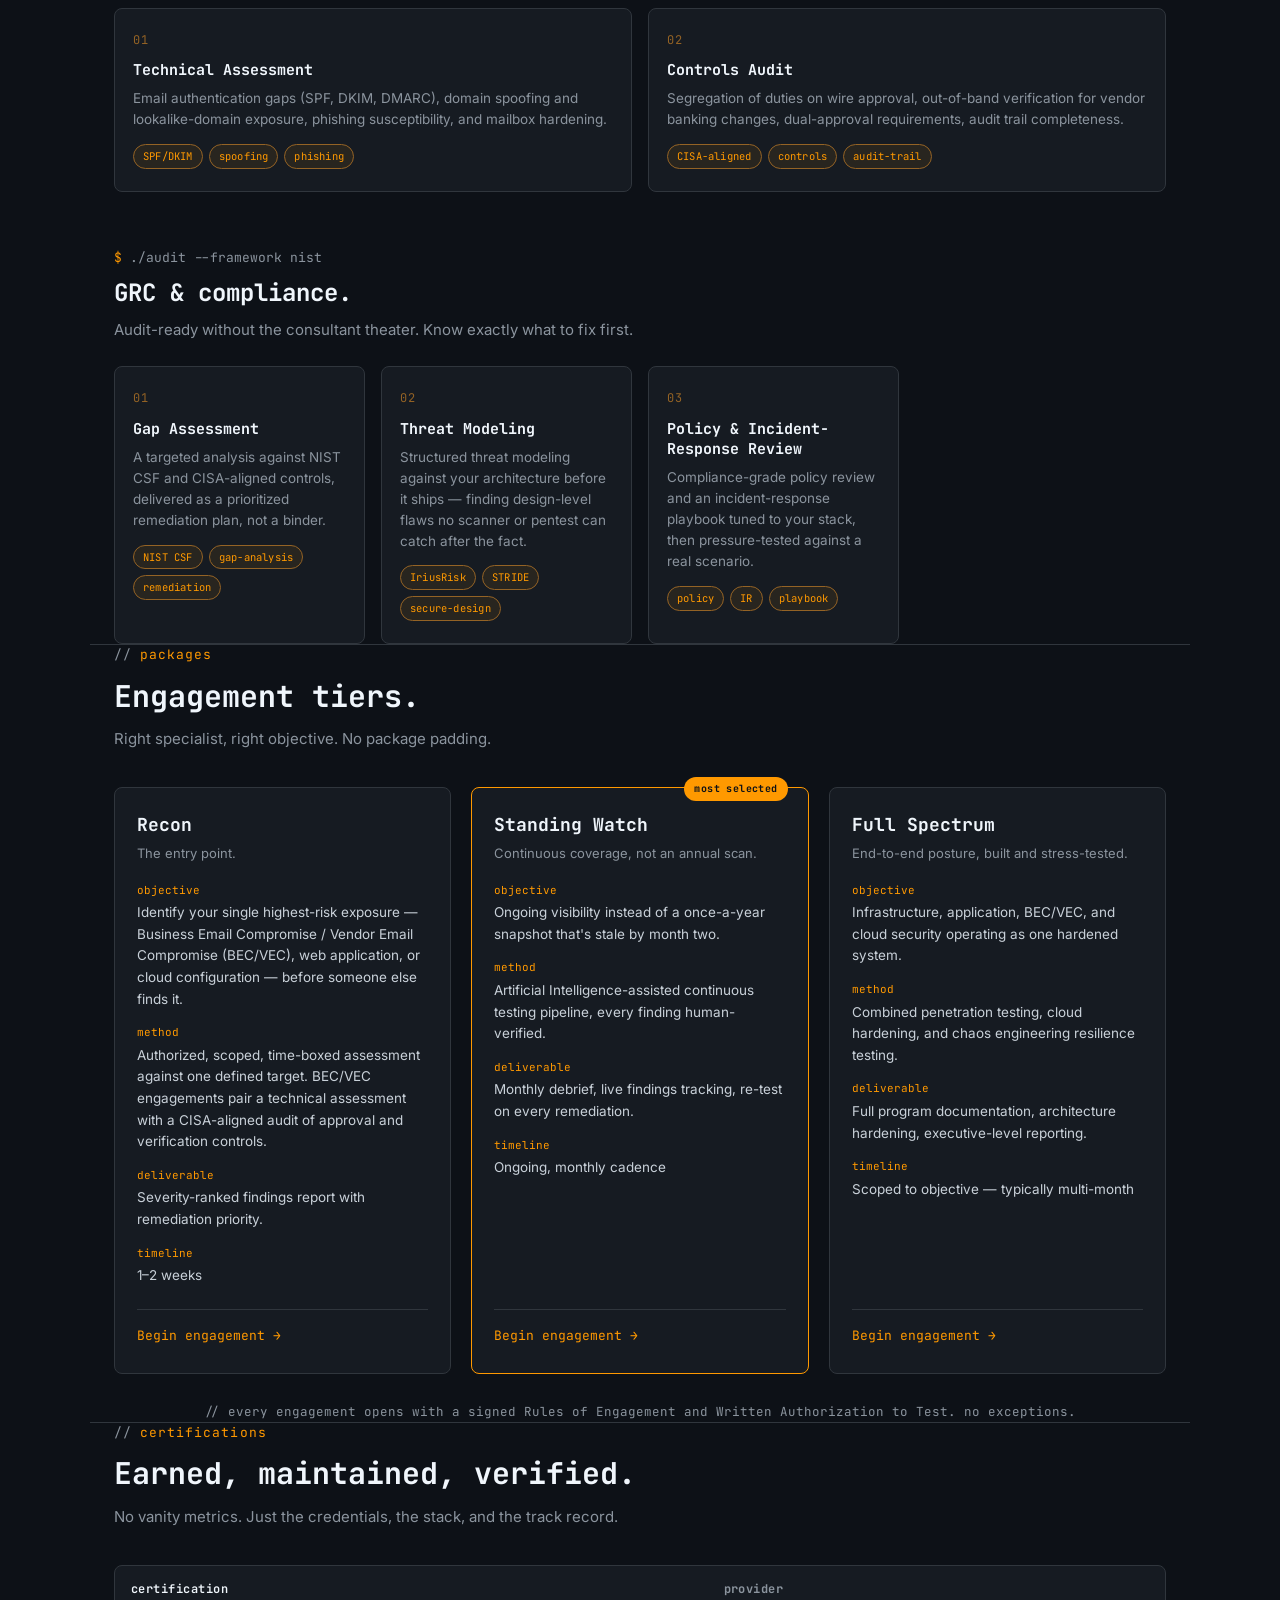
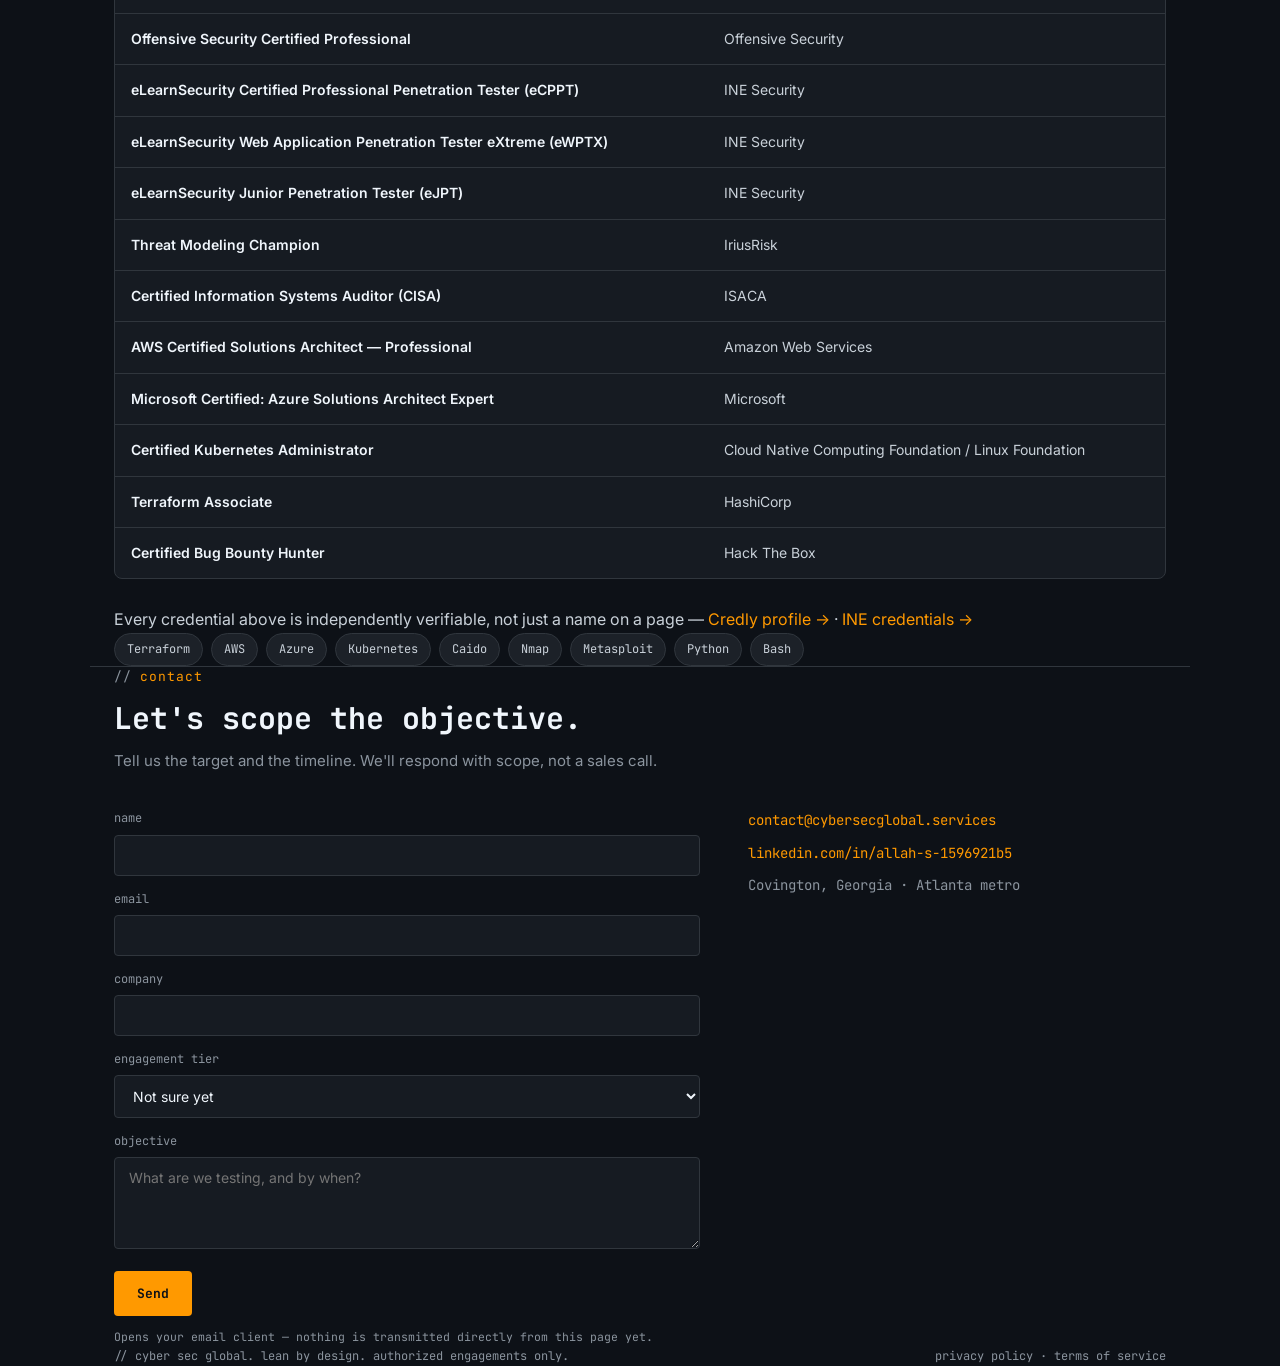
==== commit d7af7cf5: "Add files via upload" ====
--- a/index (1).html
+++ b/index (1).html
@@ -38,7 +38,7 @@
     <span class="logo-text">Cyber Sec Global LLC</span><span class="cursor"></span>
     </div>
     <div class="nav-links" id="navLinks">
-      <a href="#operate">operate</a>
+      <a href="#operate">services</a>
       <a href="#packages">packages</a>
       <a href="#certs">certifications</a>
       <a href="#contact">contact</a>
@@ -79,52 +79,87 @@
 
 <section id="operate" class="wrap">
   <div class="section-head">
-    <div class="kicker">operate</div>
-    <h2>Right specialist, right objective.</h2>
-    <p>No generalist gets assigned to a specialist's problem. Here's who actually shows up, and why.</p>
-  </div>
-  <div class="table-wrap">
-    <table>
-      <thead>
-        <tr><th class="lead">engagement type</th><th>who shows up</th><th>why</th></tr>
-      </thead>
-      <tbody>
-        <tr>
-          <td class="lead">Wire fraud / Vendor Email Compromise (BEC/VEC)</td>
-          <td>Offensive Security Certified Professional, Certified Information Systems Auditor (CISA), live bug bounty track record</td>
-          <td>Tests the technical attack surface and audits the approval controls that actually stop a fraudulent wire</td>
-        </tr>
-        <tr>
-          <td class="lead">Cloud infrastructure hardening</td>
-          <td>AWS Certified Solutions Architect, Certified Kubernetes Administrator</td>
-          <td>Built and broken real multi-cloud environments, not studied them</td>
-        </tr>
-        <tr>
-          <td class="lead">Rapid-turnaround recon</td>
-          <td>Artificial Intelligence-assisted tooling + human verification on every finding</td>
-          <td>Speed without false positives in your report</td>
-        </tr>
-      </tbody>
-    </table>
-  </div>
-
-  <div class="kicker" style="margin-top: 48px;">bec / vec methodology</div>
-  <h3 style="font-size: 19px; margin-bottom: 14px;">Two layers, one engagement.</h3>
-  <p style="color: var(--text-dim); font-size: 15px; max-width: 680px; margin-bottom: 20px;">Most BEC/VEC losses come from a gap in process, not a gap in technology. We test both, because testing only one leaves the actual failure point unchecked.</p>
-  <div class="table-wrap">
-    <table>
-      <thead><tr><th class="lead">layer</th><th>what it covers</th></tr></thead>
-      <tbody>
-        <tr>
-          <td class="lead">Technical assessment</td>
-          <td>Email authentication gaps (SPF, DKIM, DMARC), domain spoofing and lookalike-domain exposure, phishing susceptibility, account and mailbox hardening</td>
-        </tr>
-        <tr>
-          <td class="lead">Controls audit (CISA-aligned)</td>
-          <td>Segregation of duties on wire approval, out-of-band verification for vendor banking changes, dual-approval and cooling-off requirements, audit trail completeness</td>
-        </tr>
-      </tbody>
-    </table>
+    <div class="kicker">services</div>
+    <h2>The full toolkit.</h2>
+    <p>Right specialist, right objective. No generalist gets assigned to a specialist's problem — and no service gets listed here that isn't backed by a certification or a track record.</p>
+  </div>
+
+  <div class="svc-category">
+    <div class="svc-cmd">./run_pentest --target</div>
+    <h3>Penetration testing.</h3>
+    <p class="svc-intro">We attack your assets like a real adversary, then hand you the fixes that matter most — not a forty-page scanner printout.</p>
+    <div class="svc-grid">
+      <div class="svc-card">
+        <div class="svc-num">01</div>
+        <h4>Web Application &amp; API</h4>
+        <p>Deep testing against the OWASP Top 10 and beyond — SQL injection, XSS, IDOR, broken auth, and business-logic flaws a scanner can't see.</p>
+        <div class="svc-tags"><span>OWASP</span><span>API</span><span>business-logic</span></div>
+      </div>
+      <div class="svc-card">
+        <div class="svc-num">02</div>
+        <h4>External Network</h4>
+        <p>We simulate attacks from the internet against your public-facing assets, finding the exploitable path to initial access — no inside help.</p>
+        <div class="svc-tags"><span>recon</span><span>exploit</span><span>perimeter</span></div>
+      </div>
+      <div class="svc-card">
+        <div class="svc-num">03</div>
+        <h4>Cloud Security Assessment</h4>
+        <p>AWS, Azure, and Kubernetes environments tested for over-permissioned IAM, exposed storage, and misconfiguration-driven privilege escalation.</p>
+        <div class="svc-tags"><span>AWS/Azure</span><span>IAM</span><span>K8s</span></div>
+      </div>
+      <div class="svc-card">
+        <div class="svc-num">04</div>
+        <h4>Continuous Bug Bounty Research</h4>
+        <p>The same live vulnerability-research discipline run on public bug bounty programs, applied continuously to your own assets.</p>
+        <div class="svc-tags"><span>bug-bounty</span><span>continuous</span><span>verified</span></div>
+      </div>
+    </div>
+  </div>
+
+  <div class="svc-category">
+    <div class="svc-cmd">cat bec_vec_assessment</div>
+    <h3>BEC / VEC wire fraud defense.</h3>
+    <p class="svc-intro">Most wire fraud losses come from a gap in process, not a gap in technology. We test both, because testing only one leaves the actual failure point unchecked.</p>
+    <div class="svc-grid svc-grid-2">
+      <div class="svc-card">
+        <div class="svc-num">01</div>
+        <h4>Technical Assessment</h4>
+        <p>Email authentication gaps (SPF, DKIM, DMARC), domain spoofing and lookalike-domain exposure, phishing susceptibility, and mailbox hardening.</p>
+        <div class="svc-tags"><span>SPF/DKIM</span><span>spoofing</span><span>phishing</span></div>
+      </div>
+      <div class="svc-card">
+        <div class="svc-num">02</div>
+        <h4>Controls Audit</h4>
+        <p>Segregation of duties on wire approval, out-of-band verification for vendor banking changes, dual-approval requirements, audit trail completeness.</p>
+        <div class="svc-tags"><span>CISA-aligned</span><span>controls</span><span>audit-trail</span></div>
+      </div>
+    </div>
+  </div>
+
+  <div class="svc-category">
+    <div class="svc-cmd">./audit --framework nist</div>
+    <h3>GRC &amp; compliance.</h3>
+    <p class="svc-intro">Audit-ready without the consultant theater. Know exactly what to fix first.</p>
+    <div class="svc-grid svc-grid-3">
+      <div class="svc-card">
+        <div class="svc-num">01</div>
+        <h4>Gap Assessment</h4>
+        <p>A targeted analysis against NIST CSF and CISA-aligned controls, delivered as a prioritized remediation plan, not a binder.</p>
+        <div class="svc-tags"><span>NIST CSF</span><span>gap-analysis</span><span>remediation</span></div>
+      </div>
+      <div class="svc-card">
+        <div class="svc-num">02</div>
+        <h4>Threat Modeling</h4>
+        <p>Structured threat modeling against your architecture before it ships — finding design-level flaws no scanner or pentest can catch after the fact.</p>
+        <div class="svc-tags"><span>IriusRisk</span><span>STRIDE</span><span>secure-design</span></div>
+      </div>
+      <div class="svc-card">
+        <div class="svc-num">03</div>
+        <h4>Policy &amp; Incident-Response Review</h4>
+        <p>Compliance-grade policy review and an incident-response playbook tuned to your stack, then pressure-tested against a real scenario.</p>
+        <div class="svc-tags"><span>policy</span><span>IR</span><span>playbook</span></div>
+      </div>
+    </div>
   </div>
 </section>
 
@@ -189,8 +224,12 @@
       <thead><tr><th class="lead">certification</th><th>provider</th></tr></thead>
       <tbody>
         <tr><td class="lead">Offensive Security Certified Professional</td><td>Offensive Security</td></tr>
+        <tr><td class="lead">eLearnSecurity Certified Professional Penetration Tester (eCPPT)</td><td>INE Security</td></tr>
+        <tr><td class="lead">eLearnSecurity Web Application Penetration Tester eXtreme (eWPTX)</td><td>INE Security</td></tr>
+        <tr><td class="lead">eLearnSecurity Junior Penetration Tester (eJPT)</td><td>INE Security</td></tr>
+        <tr><td class="lead">Threat Modeling Champion</td><td>IriusRisk</td></tr>
         <tr><td class="lead">Certified Information Systems Auditor (CISA)</td><td>ISACA</td></tr>
-        <tr><td class="lead">AWS Certified Solutions Architect — Associate</td><td>Amazon Web Services</td></tr>
+        <tr><td class="lead">AWS Certified Solutions Architect — Professional</td><td>Amazon Web Services</td></tr>
         <tr><td class="lead">Microsoft Certified: Azure Solutions Architect Expert</td><td>Microsoft</td></tr>
         <tr><td class="lead">Certified Kubernetes Administrator</td><td>Cloud Native Computing Foundation / Linux Foundation</td></tr>
         <tr><td class="lead">Terraform Associate</td><td>HashiCorp</td></tr>
@@ -198,6 +237,8 @@
       </tbody>
     </table>
   </div>
+
+  <div class="cert-verify-note">Every credential above is independently verifiable, not just a name on a page — <a href="https://www.credly.com/users/allah-shabazz-el.b661b4db" target="_blank" rel="noopener">Credly profile →</a> · <a href="https://certs.ine.com/947981d1-3f69-45a1-bb3c-ef95d0fb9348" target="_blank" rel="noopener">INE credentials →</a></div>
 
   <div class="pill-row">
     <span class="pill">Terraform</span><span class="pill">AWS</span><span class="pill">Azure</span>
--- a/style.css
+++ b/style.css
@@ -273,6 +273,79 @@
   .table-wrap tr:last-child td { border-bottom: none; }
   .table-wrap { overflow-x: auto; }
 
+  /* ---------- SERVICES (categorized, numbered cards) ---------- */
+  .svc-category { margin-top: 56px; }
+  .svc-category:first-of-type { margin-top: 40px; }
+  .svc-cmd {
+    font-family: var(--mono);
+    font-size: 13px;
+    color: var(--text-dim);
+    margin-bottom: 10px;
+  }
+  .svc-cmd::before { content: "$ "; color: var(--amber); }
+  .svc-category h3 {
+    font-size: clamp(19px, 2.4vw, 24px);
+    margin-bottom: 10px;
+  }
+  .svc-intro {
+    color: var(--text-dim);
+    font-size: 15px;
+    max-width: 680px;
+    margin-bottom: 24px;
+  }
+  .svc-grid {
+    display: grid;
+    grid-template-columns: repeat(4, 1fr);
+    gap: 16px;
+  }
+  .svc-grid-2 { grid-template-columns: repeat(2, 1fr); }
+  @media (max-width: 900px) { .svc-grid, .svc-grid-2 { grid-template-columns: 1fr 1fr; } }
+  @media (max-width: 600px) { .svc-grid, .svc-grid-2 { grid-template-columns: 1fr; } }
+  .svc-card {
+    background: var(--panel);
+    border: 1px solid var(--border);
+    border-radius: 8px;
+    padding: 22px 18px;
+    transition: border-color 0.15s ease;
+  }
+  .svc-card:hover { border-color: var(--amber-dim); }
+  .svc-num {
+    font-family: var(--mono);
+    font-size: 12px;
+    color: var(--amber-dim);
+    margin-bottom: 10px;
+    letter-spacing: 0.05em;
+  }
+  .svc-card h4 {
+    font-family: var(--mono);
+    color: var(--text-bright);
+    font-size: 15px;
+    font-weight: 700;
+    margin-bottom: 8px;
+    line-height: 1.35;
+  }
+  .svc-card p {
+    color: var(--text-dim);
+    font-size: 13.5px;
+    line-height: 1.55;
+    margin-bottom: 14px;
+  }
+  .svc-tags {
+    display: flex;
+    flex-wrap: wrap;
+    gap: 6px;
+  }
+  .svc-tags span {
+    font-family: var(--mono);
+    font-size: 10.5px;
+    color: var(--amber);
+    background: rgba(255, 153, 0, 0.08);
+    border: 1px solid var(--amber-dim);
+    border-radius: 100px;
+    padding: 3px 9px;
+    letter-spacing: 0.02em;
+  }
+
   /* ---------- PACKAGES ---------- */
   .pkg-grid {
     display: grid;
